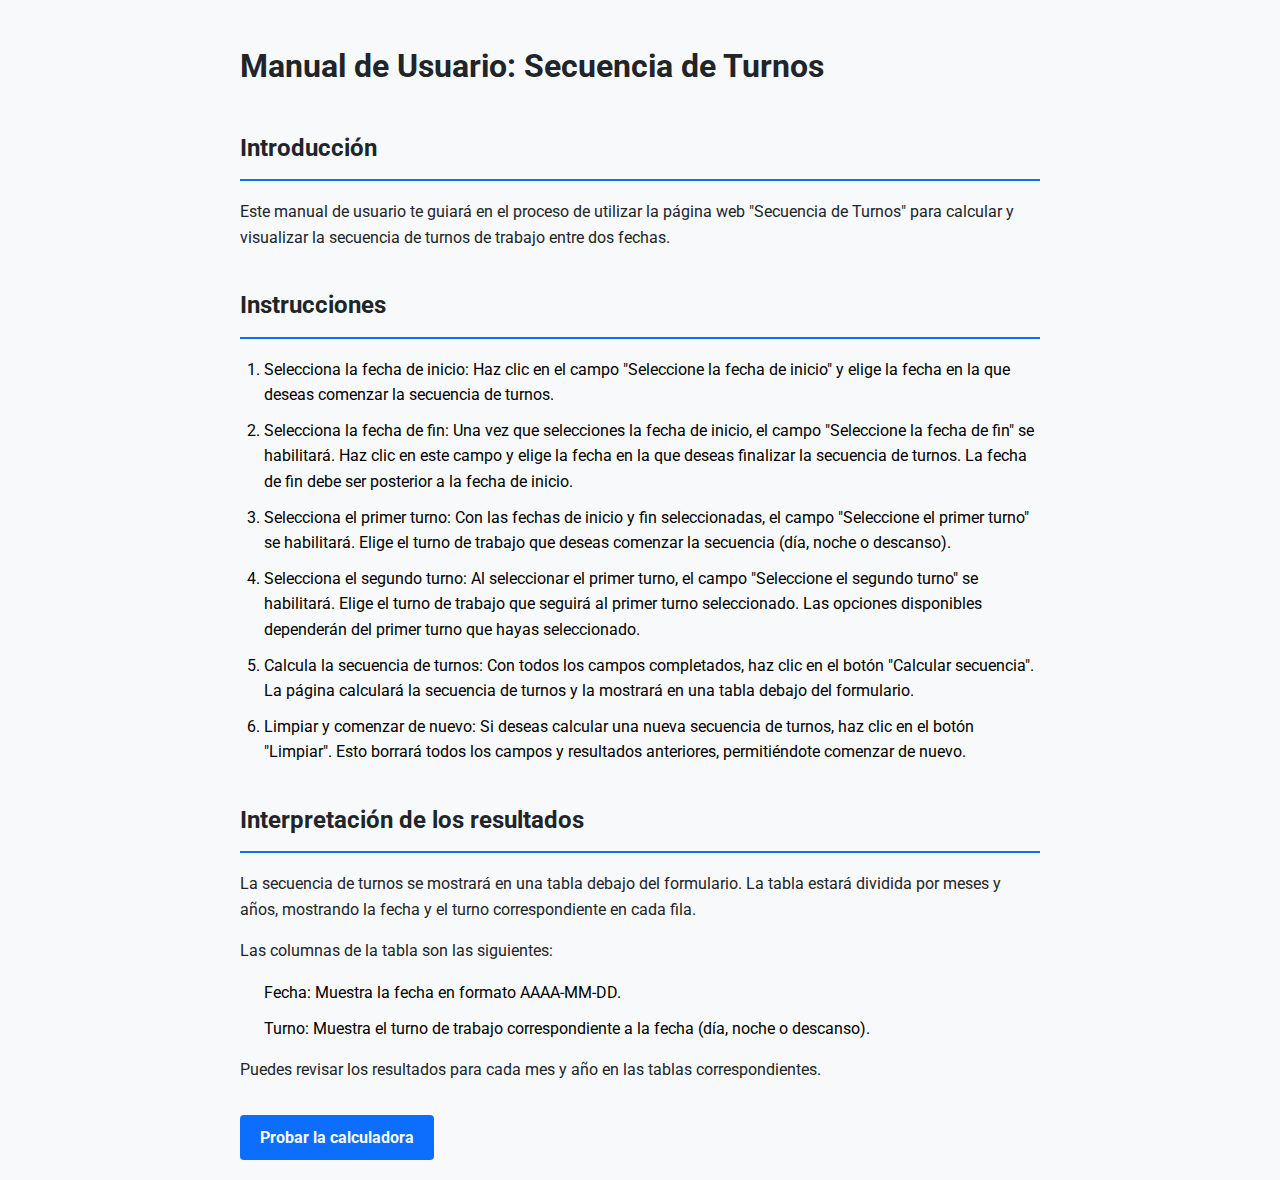
==== index.html @ 3695e07e "OLA" ====
<!DOCTYPE html>
<html lang="es">
<head>
  <meta charset="UTF-8">
  <meta name="viewport" content="width=device-width, initial-scale=1.0">
  <title>Manual de Usuario: Secuencia de Turnos</title>
  <link rel="stylesheet" href="https://fonts.googleapis.com/css?family=Roboto:400,700&display=swap">
  <style>
    :root {
      --main-color: #0d6efd;
      --secondary-color: #212529;
      --light-color: #f8f9fa;
    }
  
    body {
      font-family: 'Roboto', Arial, sans-serif;
      max-width: 800px;
      margin: 0 auto;
      padding: 20px;
      line-height: 1.6;
      background-color: var(--light-color);
    }
  
    h1, h2 {
      color: var(--secondary-color);
      margin-bottom: 0.75em;
    }
  
    h2 {
      margin-top: 1.5em;
      border-bottom: 2px solid var(--main-color);
      padding-bottom: 0.5em;
    }
  
    ol, ul {
      padding-left: 1.5em;
    }
  
    ul {
      list-style-type: none;
    }
  
    li {
      margin-bottom: 10px;
    }
  
    a.button {
      display: inline-block;
      background-color: var(--main-color);
      color: var(--light-color);
      text-decoration: none;
      padding: 10px 20px;
      border-radius: 4px;
      font-weight: bold;
      margin-top: 1em;
      transition: background-color 0.3s;
    }
  
    a.button:hover {
      background-color: #0a58ca;
    }
  
    p {
      color: var(--secondary-color);
    }
  </style>
</head>
<body>
  <h1>Manual de Usuario: Secuencia de Turnos</h1>
  <h2>Introducción</h2>
  <p>Este manual de usuario te guiará en el proceso de utilizar la página web "Secuencia de Turnos" para calcular y visualizar la secuencia de turnos de trabajo entre dos fechas.</p>
  <h2>Instrucciones</h2>
  <ol>
    <li>Selecciona la fecha de inicio: Haz clic en el campo "Seleccione la fecha de inicio" y elige la fecha en la que deseas comenzar la secuencia de turnos.</li>
    <li>Selecciona la fecha de fin: Una vez que selecciones la fecha de inicio, el campo "Seleccione la fecha de fin" se habilitará. Haz clic en este campo y elige la fecha en la que deseas finalizar la secuencia de turnos. La fecha de fin debe ser posterior a la fecha de inicio.</li>
    <li>Selecciona el primer turno: Con las fechas de inicio y fin seleccionadas, el campo "Seleccione el primer turno" se habilitará. Elige el turno de trabajo que deseas comenzar la secuencia (día, noche o descanso).</li>
    <li>Selecciona el segundo turno: Al seleccionar el primer turno, el campo "Seleccione el segundo turno" se habilitará. Elige el turno de trabajo que seguirá al primer turno seleccionado. Las opciones disponibles dependerán del primer turno que hayas seleccionado.</li>
    <li>Calcula la secuencia de turnos: Con todos los campos completados, haz clic en el botón "Calcular secuencia". La página calculará la secuencia de turnos y la mostrará en una tabla debajo del formulario.</li>
    <li>Limpiar y comenzar de nuevo: Si deseas calcular una nueva secuencia de turnos, haz clic en el botón "Limpiar". Esto borrará todos los campos y resultados anteriores, permitiéndote comenzar de nuevo.</li>
  </ol>
  <h2>Interpretación de los resultados</h2>
  <p>La secuencia de turnos se mostrará en una tabla debajo del formulario. La tabla estará dividida por meses y años, mostrando la fecha y el turno correspondiente en cada fila.</p>
  <p>Las columnas de la tabla son las siguientes:</p>
  <ul>
    <li>Fecha: Muestra la fecha en formato AAAA-MM-DD.</li>
    <li>Turno: Muestra el turno de trabajo correspondiente a la fecha (día, noche o descanso).</li>
  </ul>
  <p>Puedes revisar los resultados para cada mes y año en las tablas correspondientes.</p>
  <a href="calcular_secuencia/calcular_secuencia.html" class="button">Probar la calculadora</a>
</body>
</html>
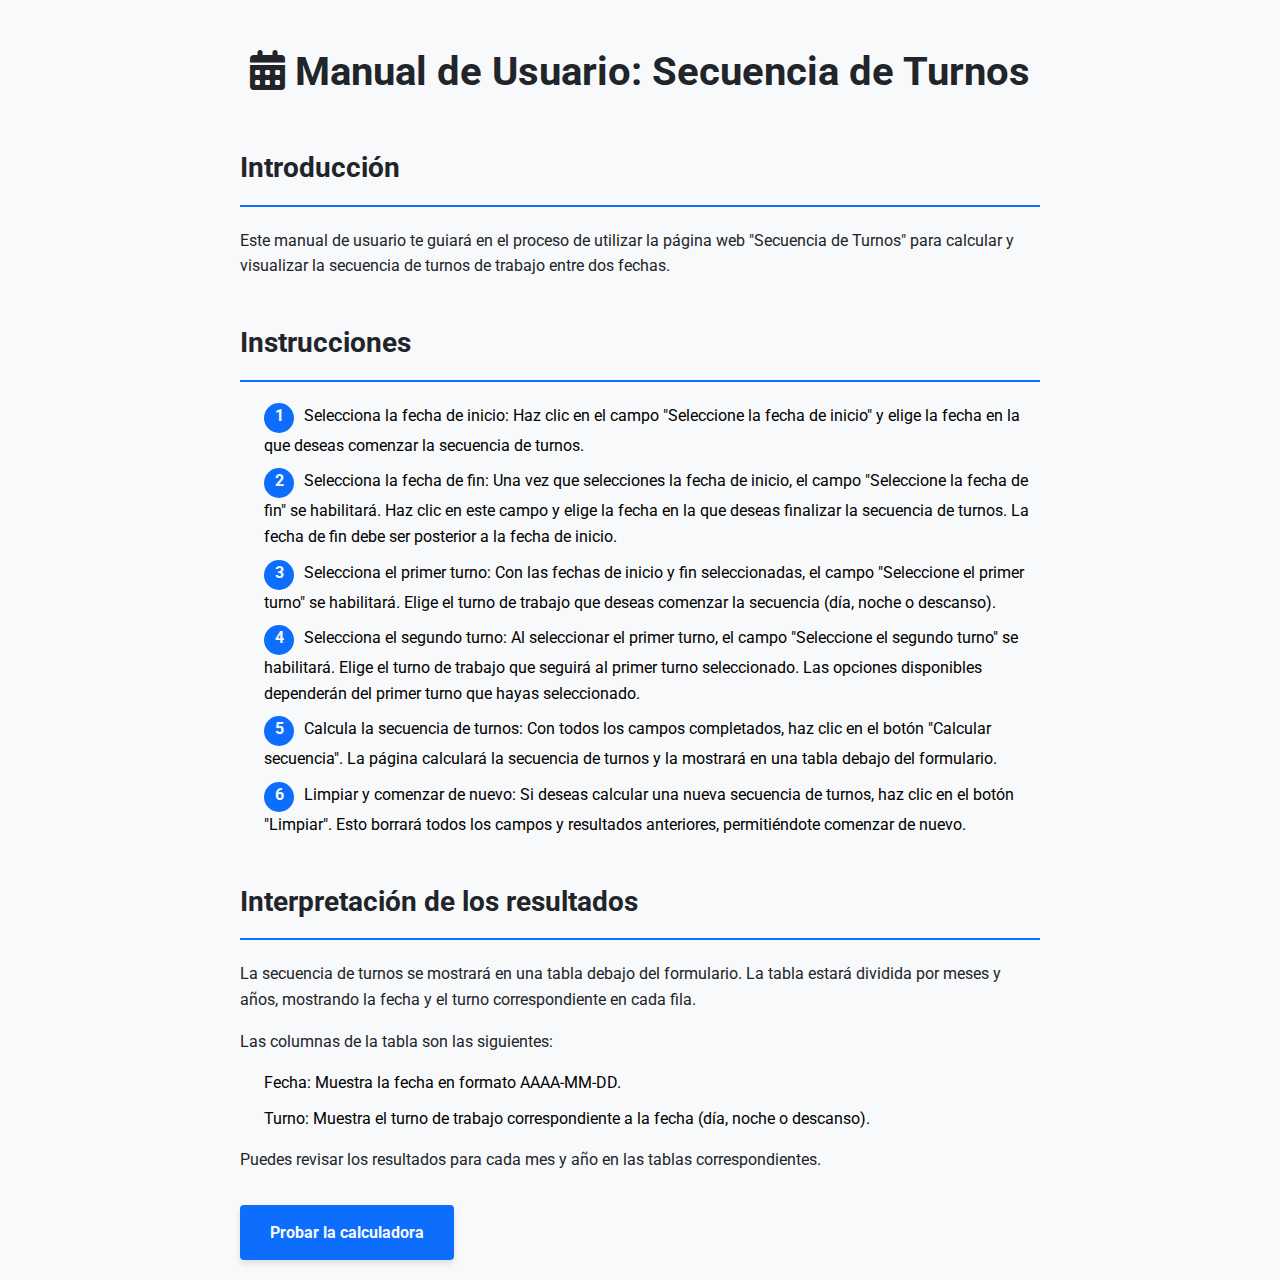
==== commit a453a57e: "cambio 1" ====
--- a/index.html
+++ b/index.html
@@ -5,13 +5,15 @@
   <meta name="viewport" content="width=device-width, initial-scale=1.0">
   <title>Manual de Usuario: Secuencia de Turnos</title>
   <link rel="stylesheet" href="https://fonts.googleapis.com/css?family=Roboto:400,700&display=swap">
+  <link rel="stylesheet" href="https://cdnjs.cloudflare.com/ajax/libs/font-awesome/6.0.0-beta3/css/all.min.css">
   <style>
     :root {
       --main-color: #0d6efd;
       --secondary-color: #212529;
       --light-color: #f8f9fa;
+      --box-shadow: 0 4px 6px rgba(0, 0, 0, 0.1);
     }
-  
+
     body {
       font-family: 'Roboto', Arial, sans-serif;
       max-width: 800px;
@@ -20,63 +22,86 @@
       line-height: 1.6;
       background-color: var(--light-color);
     }
-  
+
     h1, h2 {
       color: var(--secondary-color);
       margin-bottom: 0.75em;
     }
-  
+
+    h1 {
+      font-size: 2.5em;
+      text-align: center;
+      margin-top: 0.5em;
+    }
+
     h2 {
       margin-top: 1.5em;
       border-bottom: 2px solid var(--main-color);
       padding-bottom: 0.5em;
+      font-size: 1.75em;
     }
-  
+
     ol, ul {
       padding-left: 1.5em;
     }
-  
+
     ul {
       list-style-type: none;
     }
-  
+
     li {
       margin-bottom: 10px;
     }
-  
+    ol {
+  counter-reset: step;
+  list-style-type: none;
+}
     a.button {
       display: inline-block;
       background-color: var(--main-color);
       color: var(--light-color);
       text-decoration: none;
-      padding: 10px 20px;
+      padding: 15px 30px;
       border-radius: 4px;
       font-weight: bold;
       margin-top: 1em;
       transition: background-color 0.3s;
+      box-shadow: var(--box-shadow);
     }
-  
+
     a.button:hover {
       background-color: #0a58ca;
     }
-  
+
     p {
       color: var(--secondary-color);
+    }
+
+    .step-number {
+      display: inline-block;
+      width: 30px;
+      height: 30px;
+      background-color: var(--main-color);
+      color: var(--light-color);
+      font-weight: bold;
+      text-align: center;
+      border-radius: 50%;
+      margin-right: 10px;
     }
   </style>
 </head>
 <body>
-  <h1>Manual de Usuario: Secuencia de Turnos</h1>
+  <h1><i class="fas fa-calendar-alt"></i> Manual de Usuario: Secuencia de Turnos</h1>
   <h2>Introducción</h2>
   <p>Este manual de usuario te guiará en el proceso de utilizar la página web "Secuencia de Turnos" para calcular y visualizar la secuencia de turnos de trabajo entre dos fechas.</p>
   <h2>Instrucciones</h2>
   <ol>
-    <li>Selecciona la fecha de inicio: Haz clic en el campo "Seleccione la fecha de inicio" y elige la fecha en la que deseas comenzar la secuencia de turnos.</li>
-    <li>Selecciona la fecha de fin: Una vez que selecciones la fecha de inicio, el campo "Seleccione la fecha de fin" se habilitará. Haz clic en este campo y elige la fecha en la que deseas finalizar la secuencia de turnos. La fecha de fin debe ser posterior a la fecha de inicio.</li>
-    <li>Selecciona el primer turno: Con las fechas de inicio y fin seleccionadas, el campo "Seleccione el primer turno" se habilitará. Elige el turno de trabajo que deseas comenzar la secuencia (día, noche o descanso).</li>
-    <li>Selecciona el segundo turno: Al seleccionar el primer turno, el campo "Seleccione el segundo turno" se habilitará. Elige el turno de trabajo que seguirá al primer turno seleccionado. Las opciones disponibles dependerán del primer turno que hayas seleccionado.</li>
-    <li>Calcula la secuencia de turnos: Con todos los campos completados, haz clic en el botón "Calcular secuencia". La página calculará la secuencia de turnos y la mostrará en una tabla debajo del formulario.</li>
-    <li>Limpiar y comenzar de nuevo: Si deseas calcular una nueva secuencia de turnos, haz clic en el botón "Limpiar". Esto borrará todos los campos y resultados anteriores, permitiéndote comenzar de nuevo.</li>
+    <li><span class="step-number">1</span>Selecciona la fecha de inicio: Haz clic en el campo "Seleccione la fecha de inicio" y elige la fecha en la que deseas comenzar la secuencia de turnos.</li>
+    <li><span class="step-number">2</span>Selecciona la fecha de fin: Una vez que selecciones la fecha de inicio, el campo "Seleccione la fecha de fin" se habilitará. Haz clic en este campo y elige la fecha en la que deseas finalizar la secuencia de turnos. La fecha de fin debe ser posterior a la fecha de inicio.</li>
+    <li><span class="step-number">3</span>Selecciona el primer turno: Con las fechas de inicio y fin seleccionadas, el campo "Seleccione el primer turno" se habilitará. Elige el turno de trabajo que deseas comenzar la secuencia (día, noche o descanso).</li>
+    <li><span class="step-number">4</span>Selecciona el segundo turno: Al seleccionar el primer turno, el campo "Seleccione el segundo turno" se habilitará. Elige el turno de trabajo que seguirá al primer turno seleccionado. Las opciones disponibles dependerán del primer turno que hayas seleccionado.</li>
+    <li><span class="step-number">5</span>Calcula la secuencia de turnos: Con todos los campos completados, haz clic en el botón "Calcular secuencia". La página calculará la secuencia de turnos y la mostrará en una tabla debajo del formulario.</li>
+    <li><span class="step-number">6</span>Limpiar y comenzar de nuevo: Si deseas calcular una nueva secuencia de turnos, haz clic en el botón "Limpiar". Esto borrará todos los campos y resultados anteriores, permitiéndote comenzar de nuevo.</li>
   </ol>
   <h2>Interpretación de los resultados</h2>
   <p>La secuencia de turnos se mostrará en una tabla debajo del formulario. La tabla estará dividida por meses y años, mostrando la fecha y el turno correspondiente en cada fila.</p>
